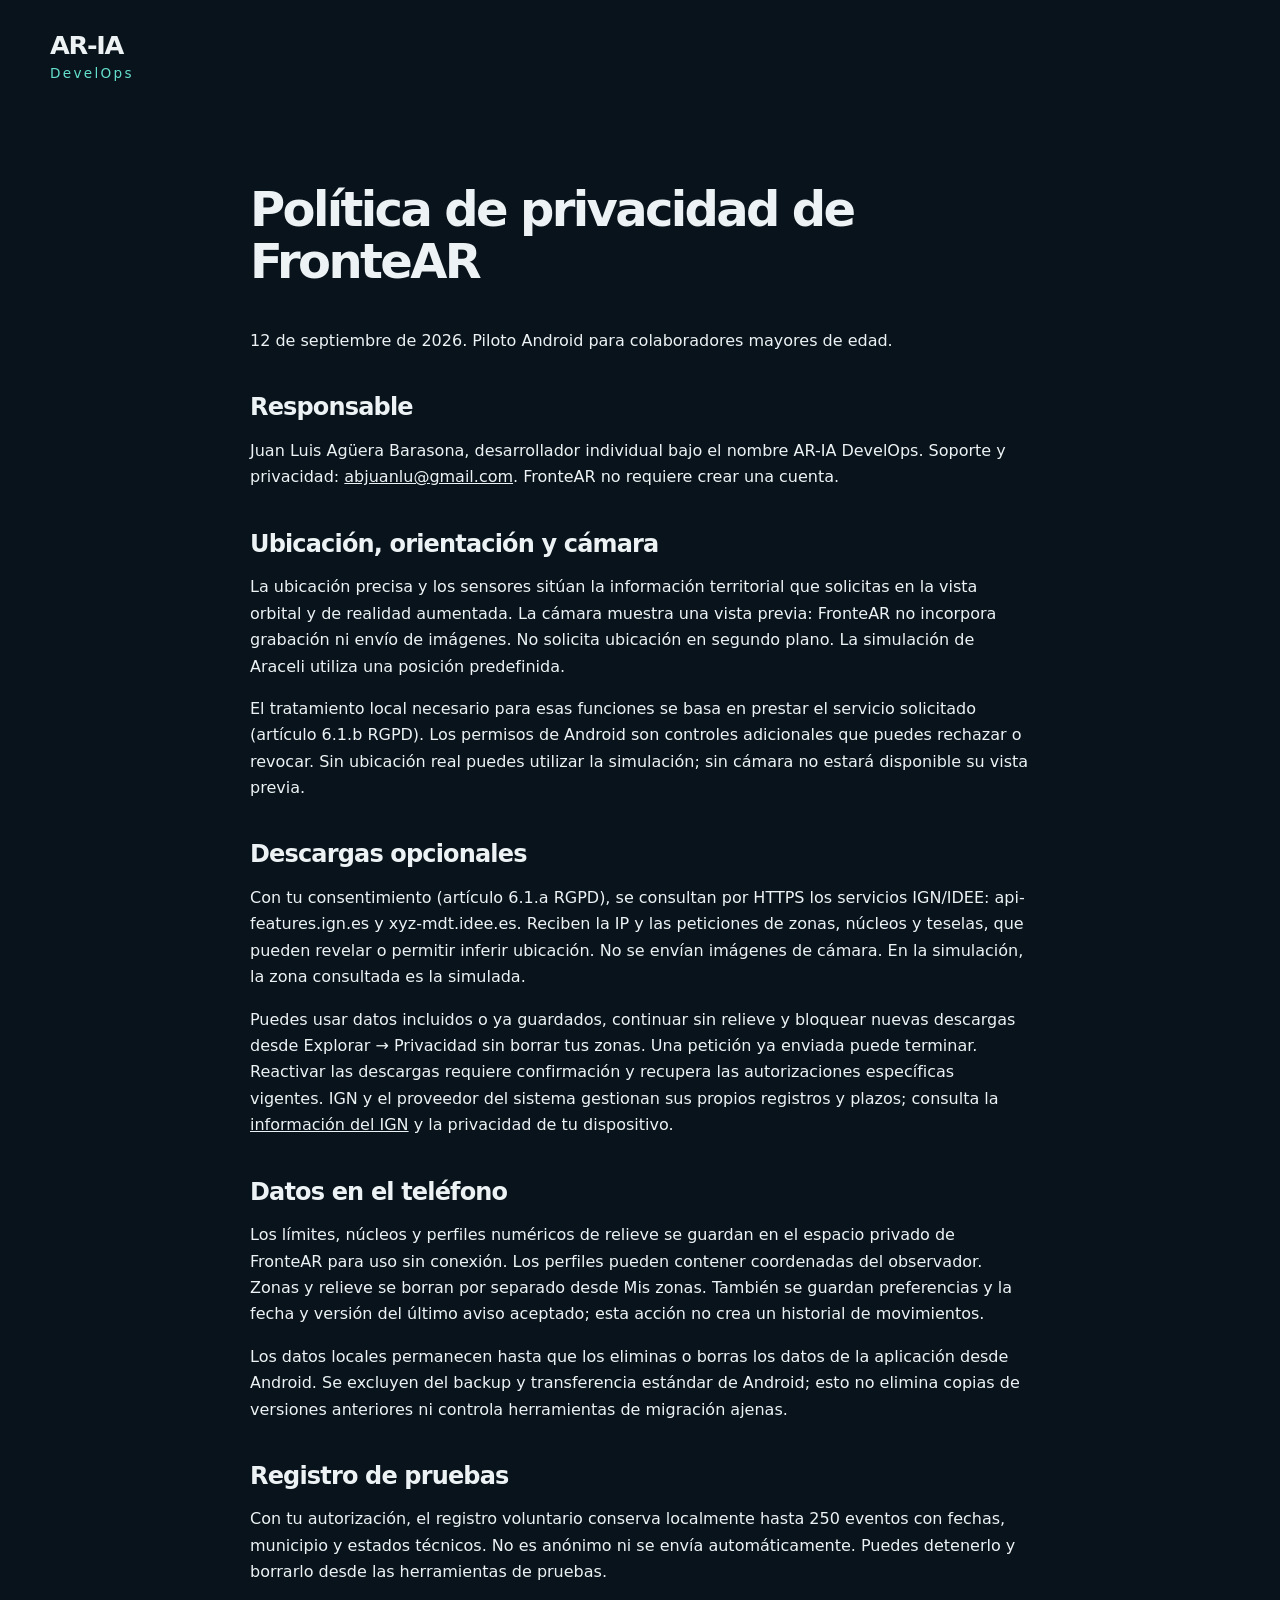
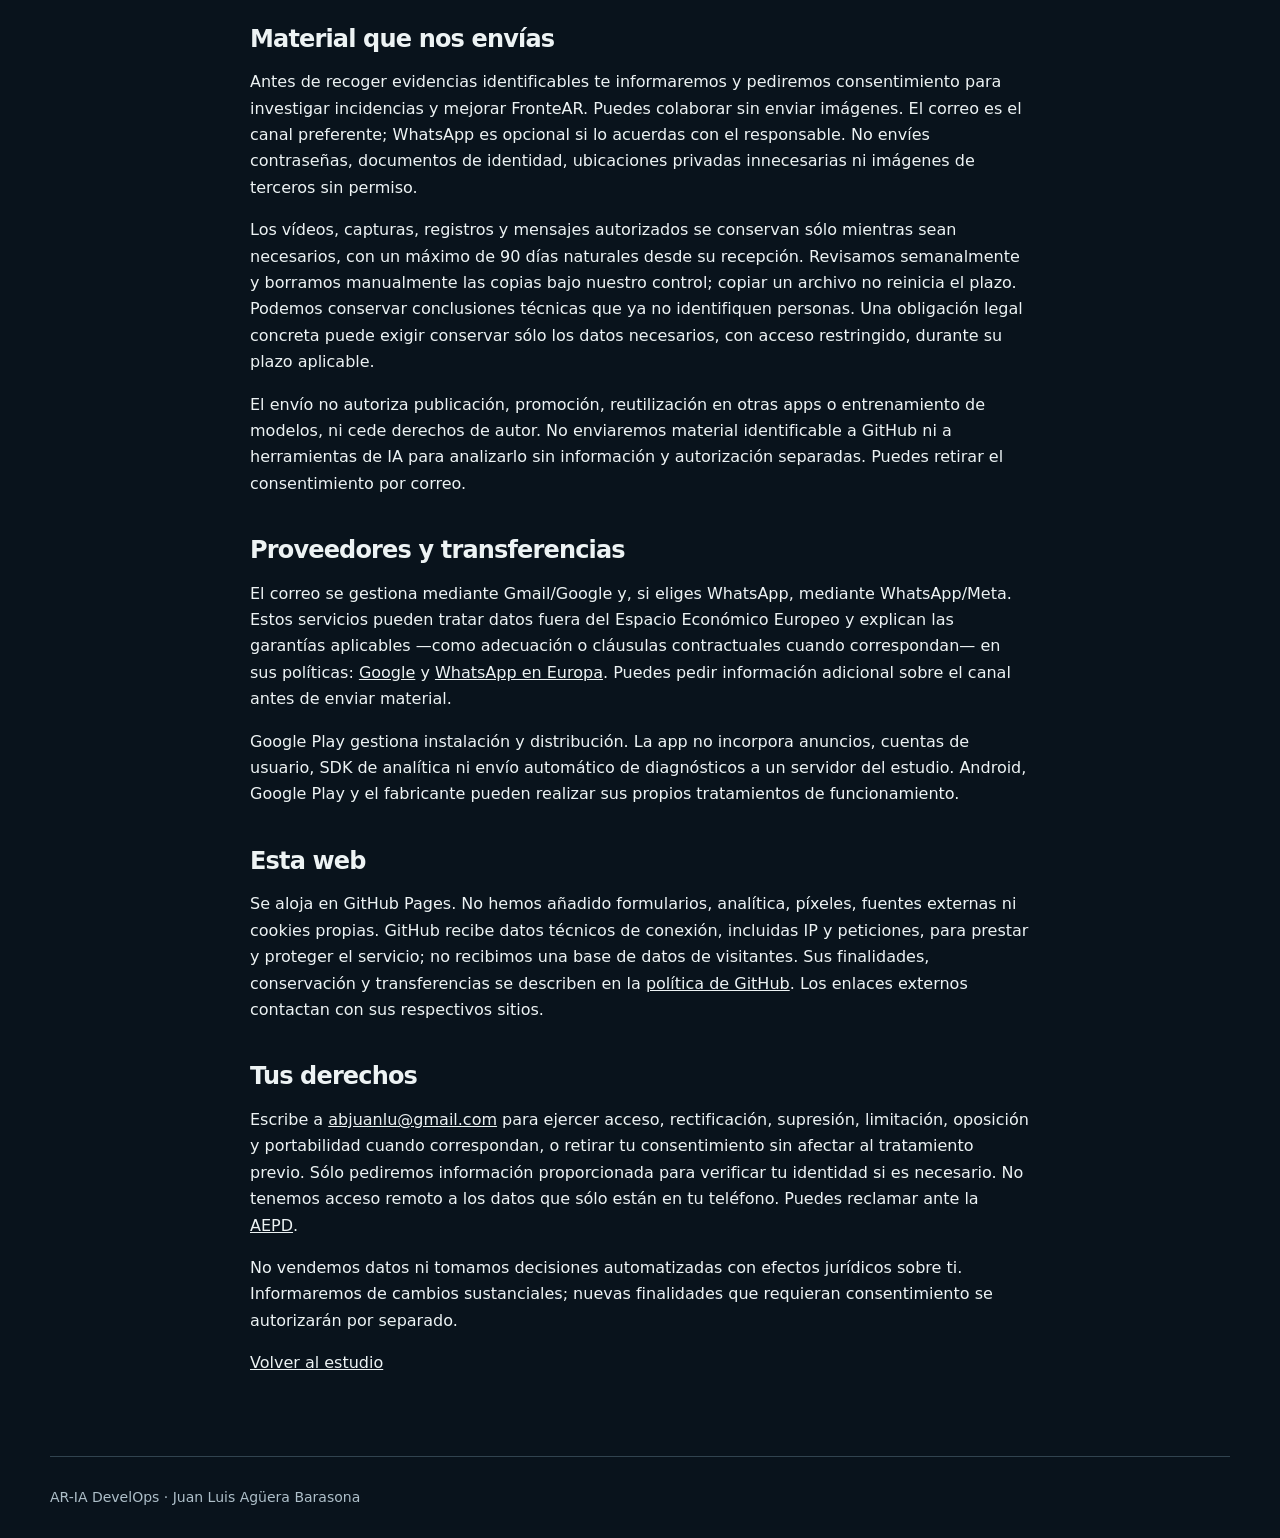
==== privacidad-frontear.html @ be5ad939 "Publish studio website and FronteAR privacy policy" ====
<!doctype html>
<html lang="es"><head><meta charset="utf-8"><meta name="viewport" content="width=device-width,initial-scale=1"><title>Política de privacidad de FronteAR</title><link rel="stylesheet" href="styles.css"></head><body>
<a class="skip" href="#contenido">Saltar al contenido</a><header class="wrap"><a class="brand" href="index.html">AR-IA<span>DevelOps</span></a></header>
<main id="contenido" class="document wrap"><h1>Política de privacidad de FronteAR</h1><p>12 de septiembre de 2026. Piloto Android para colaboradores mayores de edad.</p>
<h2>Responsable</h2><p>Juan Luis Agüera Barasona, desarrollador individual bajo el nombre AR-IA DevelOps. Soporte y privacidad: <a href="mailto:abjuanlu@gmail.com">abjuanlu@gmail.com</a>. FronteAR no requiere crear una cuenta.</p>
<h2>Ubicación, orientación y cámara</h2><p>La ubicación precisa y los sensores sitúan la información territorial que solicitas en la vista orbital y de realidad aumentada. La cámara muestra una vista previa: FronteAR no incorpora grabación ni envío de imágenes. No solicita ubicación en segundo plano. La simulación de Araceli utiliza una posición predefinida.</p><p>El tratamiento local necesario para esas funciones se basa en prestar el servicio solicitado (artículo 6.1.b RGPD). Los permisos de Android son controles adicionales que puedes rechazar o revocar. Sin ubicación real puedes utilizar la simulación; sin cámara no estará disponible su vista previa.</p>
<h2>Descargas opcionales</h2><p>Con tu consentimiento (artículo 6.1.a RGPD), se consultan por HTTPS los servicios IGN/IDEE: api-features.ign.es y xyz-mdt.idee.es. Reciben la IP y las peticiones de zonas, núcleos y teselas, que pueden revelar o permitir inferir ubicación. No se envían imágenes de cámara. En la simulación, la zona consultada es la simulada.</p><p>Puedes usar datos incluidos o ya guardados, continuar sin relieve y bloquear nuevas descargas desde Explorar → Privacidad sin borrar tus zonas. Una petición ya enviada puede terminar. Reactivar las descargas requiere confirmación y recupera las autorizaciones específicas vigentes. IGN y el proveedor del sistema gestionan sus propios registros y plazos; consulta la <a href="https://www.ign.es/web/ign/portal/politica-datos">información del IGN</a> y la privacidad de tu dispositivo.</p>
<h2>Datos en el teléfono</h2><p>Los límites, núcleos y perfiles numéricos de relieve se guardan en el espacio privado de FronteAR para uso sin conexión. Los perfiles pueden contener coordenadas del observador. Zonas y relieve se borran por separado desde Mis zonas. También se guardan preferencias y la fecha y versión del último aviso aceptado; esta acción no crea un historial de movimientos.</p><p>Los datos locales permanecen hasta que los eliminas o borras los datos de la aplicación desde Android. Se excluyen del backup y transferencia estándar de Android; esto no elimina copias de versiones anteriores ni controla herramientas de migración ajenas.</p>
<h2>Registro de pruebas</h2><p>Con tu autorización, el registro voluntario conserva localmente hasta 250 eventos con fechas, municipio y estados técnicos. No es anónimo ni se envía automáticamente. Puedes detenerlo y borrarlo desde las herramientas de pruebas.</p>
<h2>Material que nos envías</h2><p>Antes de recoger evidencias identificables te informaremos y pediremos consentimiento para investigar incidencias y mejorar FronteAR. Puedes colaborar sin enviar imágenes. El correo es el canal preferente; WhatsApp es opcional si lo acuerdas con el responsable. No envíes contraseñas, documentos de identidad, ubicaciones privadas innecesarias ni imágenes de terceros sin permiso.</p><p>Los vídeos, capturas, registros y mensajes autorizados se conservan sólo mientras sean necesarios, con un máximo de 90 días naturales desde su recepción. Revisamos semanalmente y borramos manualmente las copias bajo nuestro control; copiar un archivo no reinicia el plazo. Podemos conservar conclusiones técnicas que ya no identifiquen personas. Una obligación legal concreta puede exigir conservar sólo los datos necesarios, con acceso restringido, durante su plazo aplicable.</p><p>El envío no autoriza publicación, promoción, reutilización en otras apps o entrenamiento de modelos, ni cede derechos de autor. No enviaremos material identificable a GitHub ni a herramientas de IA para analizarlo sin información y autorización separadas. Puedes retirar el consentimiento por correo.</p>
<h2>Proveedores y transferencias</h2><p>El correo se gestiona mediante Gmail/Google y, si eliges WhatsApp, mediante WhatsApp/Meta. Estos servicios pueden tratar datos fuera del Espacio Económico Europeo y explican las garantías aplicables —como adecuación o cláusulas contractuales cuando correspondan— en sus políticas: <a href="https://policies.google.com/privacy?hl=es">Google</a> y <a href="https://www.whatsapp.com/legal/privacy-policy-eea">WhatsApp en Europa</a>. Puedes pedir información adicional sobre el canal antes de enviar material.</p><p>Google Play gestiona instalación y distribución. La app no incorpora anuncios, cuentas de usuario, SDK de analítica ni envío automático de diagnósticos a un servidor del estudio. Android, Google Play y el fabricante pueden realizar sus propios tratamientos de funcionamiento.</p>
<h2>Esta web</h2><p>Se aloja en GitHub Pages. No hemos añadido formularios, analítica, píxeles, fuentes externas ni cookies propias. GitHub recibe datos técnicos de conexión, incluidas IP y peticiones, para prestar y proteger el servicio; no recibimos una base de datos de visitantes. Sus finalidades, conservación y transferencias se describen en la <a href="https://docs.github.com/en/site-policy/privacy-policies/github-general-privacy-statement">política de GitHub</a>. Los enlaces externos contactan con sus respectivos sitios.</p>
<h2>Tus derechos</h2><p>Escribe a <a href="mailto:abjuanlu@gmail.com">abjuanlu@gmail.com</a> para ejercer acceso, rectificación, supresión, limitación, oposición y portabilidad cuando correspondan, o retirar tu consentimiento sin afectar al tratamiento previo. Sólo pediremos información proporcionada para verificar tu identidad si es necesario. No tenemos acceso remoto a los datos que sólo están en tu teléfono. Puedes reclamar ante la <a href="https://www.aepd.es/">AEPD</a>.</p><p>No vendemos datos ni tomamos decisiones automatizadas con efectos jurídicos sobre ti. Informaremos de cambios sustanciales; nuevas finalidades que requieran consentimiento se autorizarán por separado.</p><a href="index.html">Volver al estudio</a></main><footer class="wrap">AR-IA DevelOps · Juan Luis Agüera Barasona</footer></body></html>
---- styles.css ----
*{box-sizing:border-box}html{scroll-behavior:smooth;scroll-padding-top:2rem}body{margin:0;background:#09131c;color:#edf3f4;font:1rem/1.65 system-ui,-apple-system,"Segoe UI",sans-serif}.wrap{width:min(1180px,calc(100% - 3rem));margin:auto}a{color:inherit}a:focus-visible{outline:3px solid #ffcc78;outline-offset:6px}.skip{position:absolute;top:-100px;left:1rem;z-index:5;background:#fff;color:#09131c;padding:.7rem}.skip:focus{top:1rem}.preview{background:#172b36;color:#c3d5dc;text-align:center;font-size:.875rem;padding:.35rem 1rem}header{display:flex;justify-content:space-between;align-items:center;padding:2rem 0}.brand{text-decoration:none;font-size:1.6rem;letter-spacing:-.05em;font-weight:800;line-height:1.05}.brand span{display:block;font-size:.85rem;letter-spacing:.17em;font-weight:400;margin-top:.45rem;color:#64e0cd}nav{display:flex;gap:2rem}nav a{text-decoration:none;color:#c1ced5}nav a:hover,.text-link:hover{color:#64e0cd}.hero{padding:5rem 0 6rem}.eyebrow{font-size:.875rem;letter-spacing:.14em;color:#64e0cd;font-weight:650}h1{font-size:clamp(2.7rem,6.6vw,5.6rem);line-height:1.08;letter-spacing:-.055em;max-width:1000px;margin:1.5rem 0 2.5rem}h1 em{font-style:normal;color:#8ca3b2}.intro{display:flex;align-items:center;justify-content:space-between;gap:3rem}.intro p{max-width:590px;color:#bacbd4;font-size:1.15rem;margin:0}.button{display:inline-flex;gap:2rem;align-items:center;background:#64e0cd;color:#092323;text-decoration:none;padding:1rem 1.35rem;border-radius:.4rem;font-weight:700;white-space:nowrap}.button:hover{background:#a0f0e4}.project{display:grid;grid-template-columns:.9fr 1.1fr;border-top:1px solid #31434f;padding:4rem 0;gap:4rem;align-items:center}.art{background:#0d2030;border-radius:1rem;padding:2rem}.art img{display:block;width:100%;height:auto;border-radius:22%;box-shadow:0 24px 70px #0005}.title-row{display:flex;gap:1rem;align-items:center;flex-wrap:wrap}h2{font-size:clamp(2rem,3.5vw,3rem);line-height:1.15;letter-spacing:-.035em;margin:.7rem 0}.badge{font-size:.875rem;border:1px solid #456171;border-radius:2rem;padding:.2rem .7rem;color:#c5d5df}.lead{font-size:1.35rem;color:#edf3f4!important}.project-copy>p{color:#bacbd4}.features{list-style:none;padding:0;margin:1.7rem 0}.features li{border-bottom:1px solid #293c49;padding:.6rem 0}.features span{display:inline-block;width:5.5rem;font-size:.875rem;color:#64e0cd;font-weight:700}.availability{border-left:2px solid #e8b269;padding-left:1rem;font-size:.95rem}.text-link{color:#64e0cd;text-underline-offset:5px}.small{font-size:.875rem;color:#aebfc9;max-width:590px}.contact{border-top:1px solid #31434f;padding:4rem 0;display:grid;grid-template-columns:1fr 1fr;gap:3rem;align-items:center}.email{font-size:clamp(1.2rem,2.4vw,1.8rem);text-underline-offset:8px;overflow-wrap:anywhere}.contact p{color:#bacbd4}footer{border-top:1px solid #31434f;padding:1.8rem 0;display:flex;justify-content:space-between;gap:2rem;color:#aebfc9;font-size:.875rem}.document{max-width:780px;padding:3rem 0 5rem}.document h1{font-size:3rem}.document h2{font-size:1.5rem;margin-top:2.5rem}.notice{border:1px solid #bc914e;background:#282519;padding:1.25rem;border-radius:.4rem;color:#ffe0a8}@media(max-width:750px){header{padding:1.5rem 0}nav{gap:1rem}.hero{padding:2.5rem 0 3rem}.intro{display:block}.button{margin-top:1.5rem}.project,.contact{grid-template-columns:1fr;gap:2rem;padding:2.5rem 0}.art{max-width:420px;margin:auto;padding:1.5rem}footer{flex-direction:column;gap:.5rem}.document h1{font-size:2.3rem}}@media(prefers-reduced-motion:reduce){html{scroll-behavior:auto}}
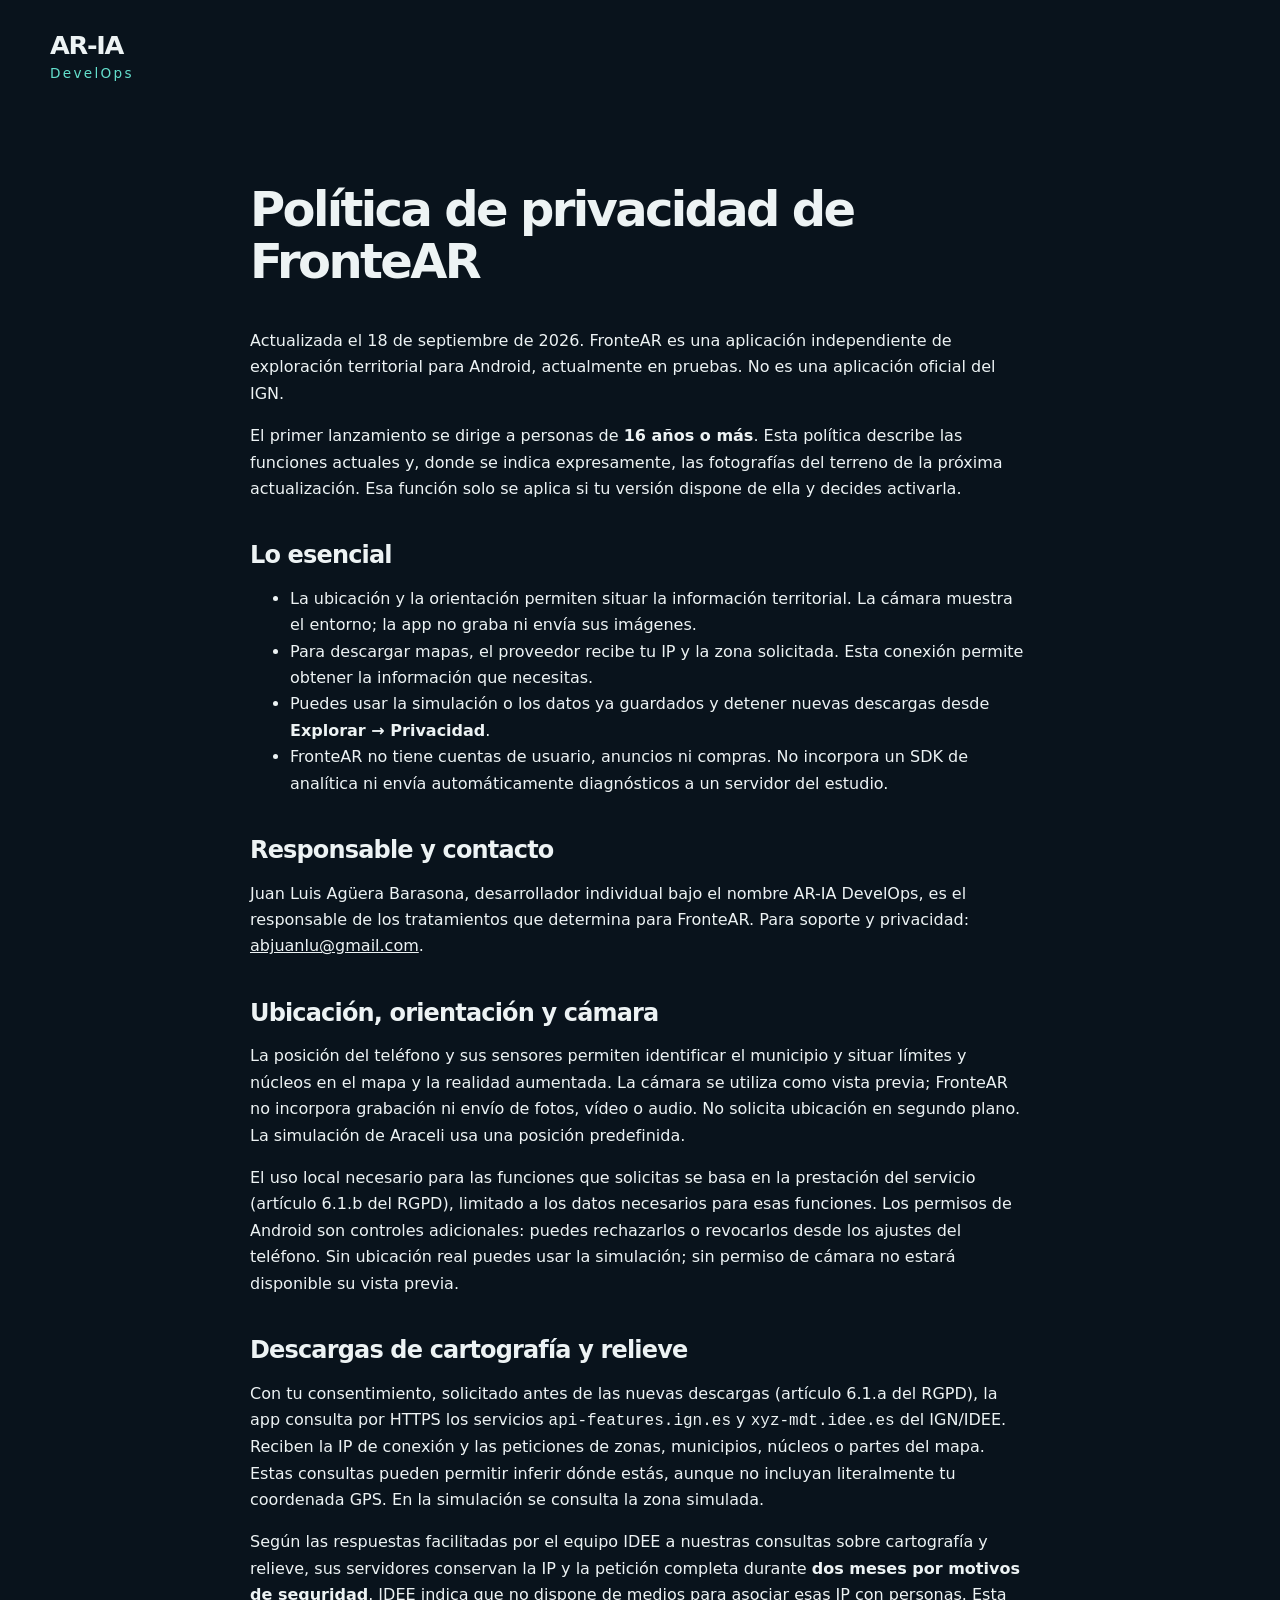
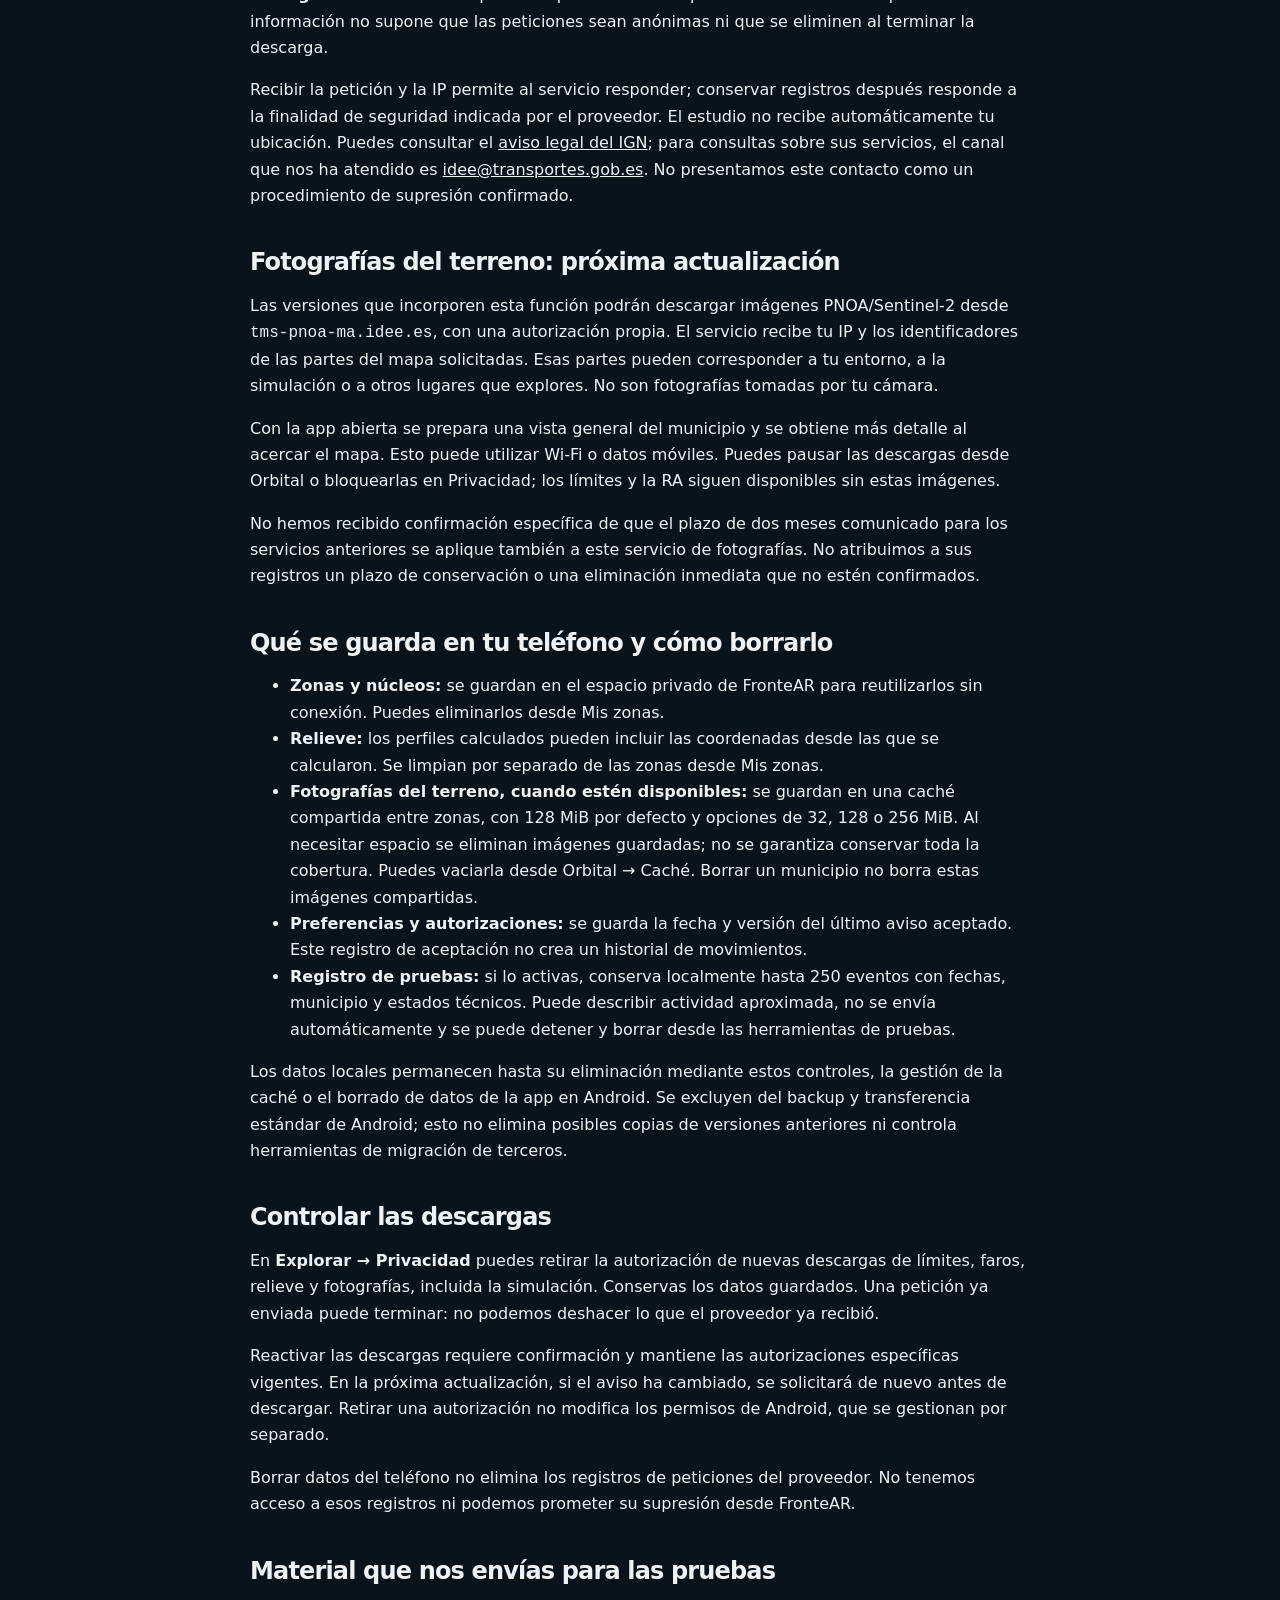
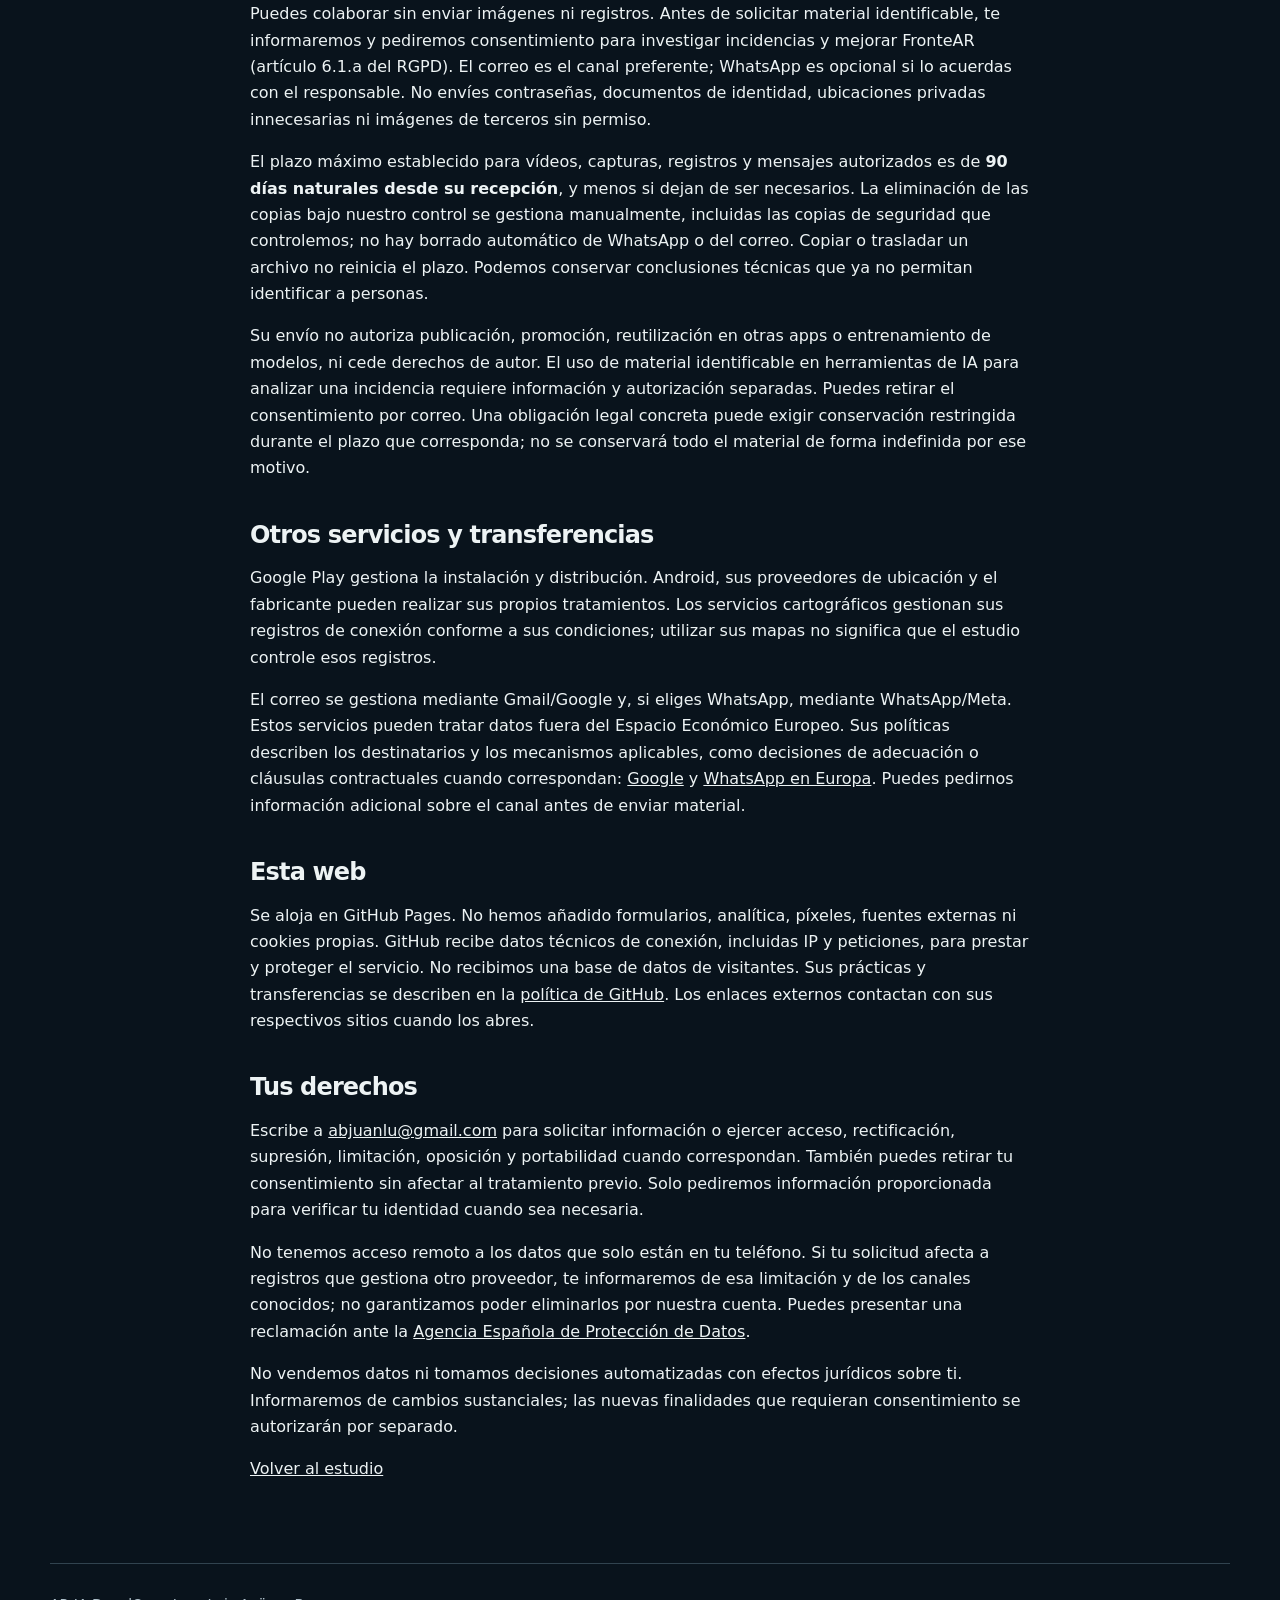
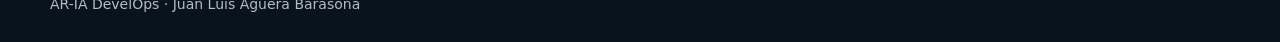
==== commit c24c5f92: "Publish studio website and FronteAR privacy policy" ====
--- a/privacidad-frontear.html
+++ b/privacidad-frontear.html
@@ -1,13 +1,78 @@
 <!doctype html>
-<html lang="es"><head><meta charset="utf-8"><meta name="viewport" content="width=device-width,initial-scale=1"><title>Política de privacidad de FronteAR</title><link rel="stylesheet" href="styles.css"></head><body>
-<a class="skip" href="#contenido">Saltar al contenido</a><header class="wrap"><a class="brand" href="index.html">AR-IA<span>DevelOps</span></a></header>
-<main id="contenido" class="document wrap"><h1>Política de privacidad de FronteAR</h1><p>12 de septiembre de 2026. Piloto Android para colaboradores mayores de edad.</p>
-<h2>Responsable</h2><p>Juan Luis Agüera Barasona, desarrollador individual bajo el nombre AR-IA DevelOps. Soporte y privacidad: <a href="mailto:abjuanlu@gmail.com">abjuanlu@gmail.com</a>. FronteAR no requiere crear una cuenta.</p>
-<h2>Ubicación, orientación y cámara</h2><p>La ubicación precisa y los sensores sitúan la información territorial que solicitas en la vista orbital y de realidad aumentada. La cámara muestra una vista previa: FronteAR no incorpora grabación ni envío de imágenes. No solicita ubicación en segundo plano. La simulación de Araceli utiliza una posición predefinida.</p><p>El tratamiento local necesario para esas funciones se basa en prestar el servicio solicitado (artículo 6.1.b RGPD). Los permisos de Android son controles adicionales que puedes rechazar o revocar. Sin ubicación real puedes utilizar la simulación; sin cámara no estará disponible su vista previa.</p>
-<h2>Descargas opcionales</h2><p>Con tu consentimiento (artículo 6.1.a RGPD), se consultan por HTTPS los servicios IGN/IDEE: api-features.ign.es y xyz-mdt.idee.es. Reciben la IP y las peticiones de zonas, núcleos y teselas, que pueden revelar o permitir inferir ubicación. No se envían imágenes de cámara. En la simulación, la zona consultada es la simulada.</p><p>Puedes usar datos incluidos o ya guardados, continuar sin relieve y bloquear nuevas descargas desde Explorar → Privacidad sin borrar tus zonas. Una petición ya enviada puede terminar. Reactivar las descargas requiere confirmación y recupera las autorizaciones específicas vigentes. IGN y el proveedor del sistema gestionan sus propios registros y plazos; consulta la <a href="https://www.ign.es/web/ign/portal/politica-datos">información del IGN</a> y la privacidad de tu dispositivo.</p>
-<h2>Datos en el teléfono</h2><p>Los límites, núcleos y perfiles numéricos de relieve se guardan en el espacio privado de FronteAR para uso sin conexión. Los perfiles pueden contener coordenadas del observador. Zonas y relieve se borran por separado desde Mis zonas. También se guardan preferencias y la fecha y versión del último aviso aceptado; esta acción no crea un historial de movimientos.</p><p>Los datos locales permanecen hasta que los eliminas o borras los datos de la aplicación desde Android. Se excluyen del backup y transferencia estándar de Android; esto no elimina copias de versiones anteriores ni controla herramientas de migración ajenas.</p>
-<h2>Registro de pruebas</h2><p>Con tu autorización, el registro voluntario conserva localmente hasta 250 eventos con fechas, municipio y estados técnicos. No es anónimo ni se envía automáticamente. Puedes detenerlo y borrarlo desde las herramientas de pruebas.</p>
-<h2>Material que nos envías</h2><p>Antes de recoger evidencias identificables te informaremos y pediremos consentimiento para investigar incidencias y mejorar FronteAR. Puedes colaborar sin enviar imágenes. El correo es el canal preferente; WhatsApp es opcional si lo acuerdas con el responsable. No envíes contraseñas, documentos de identidad, ubicaciones privadas innecesarias ni imágenes de terceros sin permiso.</p><p>Los vídeos, capturas, registros y mensajes autorizados se conservan sólo mientras sean necesarios, con un máximo de 90 días naturales desde su recepción. Revisamos semanalmente y borramos manualmente las copias bajo nuestro control; copiar un archivo no reinicia el plazo. Podemos conservar conclusiones técnicas que ya no identifiquen personas. Una obligación legal concreta puede exigir conservar sólo los datos necesarios, con acceso restringido, durante su plazo aplicable.</p><p>El envío no autoriza publicación, promoción, reutilización en otras apps o entrenamiento de modelos, ni cede derechos de autor. No enviaremos material identificable a GitHub ni a herramientas de IA para analizarlo sin información y autorización separadas. Puedes retirar el consentimiento por correo.</p>
-<h2>Proveedores y transferencias</h2><p>El correo se gestiona mediante Gmail/Google y, si eliges WhatsApp, mediante WhatsApp/Meta. Estos servicios pueden tratar datos fuera del Espacio Económico Europeo y explican las garantías aplicables —como adecuación o cláusulas contractuales cuando correspondan— en sus políticas: <a href="https://policies.google.com/privacy?hl=es">Google</a> y <a href="https://www.whatsapp.com/legal/privacy-policy-eea">WhatsApp en Europa</a>. Puedes pedir información adicional sobre el canal antes de enviar material.</p><p>Google Play gestiona instalación y distribución. La app no incorpora anuncios, cuentas de usuario, SDK de analítica ni envío automático de diagnósticos a un servidor del estudio. Android, Google Play y el fabricante pueden realizar sus propios tratamientos de funcionamiento.</p>
-<h2>Esta web</h2><p>Se aloja en GitHub Pages. No hemos añadido formularios, analítica, píxeles, fuentes externas ni cookies propias. GitHub recibe datos técnicos de conexión, incluidas IP y peticiones, para prestar y proteger el servicio; no recibimos una base de datos de visitantes. Sus finalidades, conservación y transferencias se describen en la <a href="https://docs.github.com/en/site-policy/privacy-policies/github-general-privacy-statement">política de GitHub</a>. Los enlaces externos contactan con sus respectivos sitios.</p>
-<h2>Tus derechos</h2><p>Escribe a <a href="mailto:abjuanlu@gmail.com">abjuanlu@gmail.com</a> para ejercer acceso, rectificación, supresión, limitación, oposición y portabilidad cuando correspondan, o retirar tu consentimiento sin afectar al tratamiento previo. Sólo pediremos información proporcionada para verificar tu identidad si es necesario. No tenemos acceso remoto a los datos que sólo están en tu teléfono. Puedes reclamar ante la <a href="https://www.aepd.es/">AEPD</a>.</p><p>No vendemos datos ni tomamos decisiones automatizadas con efectos jurídicos sobre ti. Informaremos de cambios sustanciales; nuevas finalidades que requieran consentimiento se autorizarán por separado.</p><a href="index.html">Volver al estudio</a></main><footer class="wrap">AR-IA DevelOps · Juan Luis Agüera Barasona</footer></body></html>
+<html lang="es">
+<head>
+<meta charset="utf-8">
+<meta name="viewport" content="width=device-width,initial-scale=1">
+<meta name="description" content="Cómo utiliza FronteAR la ubicación y la cámara, qué ocurre al descargar mapas y cómo controlar o borrar tus datos.">
+<title>Política de privacidad de FronteAR</title>
+<link rel="stylesheet" href="styles.css">
+</head>
+<body>
+<a class="skip" href="#contenido">Saltar al contenido</a>
+<header class="wrap"><a class="brand" href="index.html">AR-IA<span>DevelOps</span></a></header>
+<main id="contenido" class="document wrap">
+<h1>Política de privacidad de FronteAR</h1>
+<p>Actualizada el 18 de septiembre de 2026. FronteAR es una aplicación independiente de exploración territorial para Android, actualmente en pruebas. No es una aplicación oficial del IGN.</p>
+<p>El primer lanzamiento se dirige a personas de <strong>16 años o más</strong>. Esta política describe las funciones actuales y, donde se indica expresamente, las fotografías del terreno de la próxima actualización. Esa función solo se aplica si tu versión dispone de ella y decides activarla.</p>
+
+<h2>Lo esencial</h2>
+<ul>
+<li>La ubicación y la orientación permiten situar la información territorial. La cámara muestra el entorno; la app no graba ni envía sus imágenes.</li>
+<li>Para descargar mapas, el proveedor recibe tu IP y la zona solicitada. Esta conexión permite obtener la información que necesitas.</li>
+<li>Puedes usar la simulación o los datos ya guardados y detener nuevas descargas desde <strong>Explorar → Privacidad</strong>.</li>
+<li>FronteAR no tiene cuentas de usuario, anuncios ni compras. No incorpora un SDK de analítica ni envía automáticamente diagnósticos a un servidor del estudio.</li>
+</ul>
+
+<h2>Responsable y contacto</h2>
+<p>Juan Luis Agüera Barasona, desarrollador individual bajo el nombre AR-IA DevelOps, es el responsable de los tratamientos que determina para FronteAR. Para soporte y privacidad: <a href="mailto:abjuanlu@gmail.com">abjuanlu@gmail.com</a>.</p>
+
+<h2>Ubicación, orientación y cámara</h2>
+<p>La posición del teléfono y sus sensores permiten identificar el municipio y situar límites y núcleos en el mapa y la realidad aumentada. La cámara se utiliza como vista previa; FronteAR no incorpora grabación ni envío de fotos, vídeo o audio. No solicita ubicación en segundo plano. La simulación de Araceli usa una posición predefinida.</p>
+<p>El uso local necesario para las funciones que solicitas se basa en la prestación del servicio (artículo 6.1.b del RGPD), limitado a los datos necesarios para esas funciones. Los permisos de Android son controles adicionales: puedes rechazarlos o revocarlos desde los ajustes del teléfono. Sin ubicación real puedes usar la simulación; sin permiso de cámara no estará disponible su vista previa.</p>
+
+<h2>Descargas de cartografía y relieve</h2>
+<p>Con tu consentimiento, solicitado antes de las nuevas descargas (artículo 6.1.a del RGPD), la app consulta por HTTPS los servicios <code>api-features.ign.es</code> y <code>xyz-mdt.idee.es</code> del IGN/IDEE. Reciben la IP de conexión y las peticiones de zonas, municipios, núcleos o partes del mapa. Estas consultas pueden permitir inferir dónde estás, aunque no incluyan literalmente tu coordenada GPS. En la simulación se consulta la zona simulada.</p>
+<p>Según las respuestas facilitadas por el equipo IDEE a nuestras consultas sobre cartografía y relieve, sus servidores conservan la IP y la petición completa durante <strong>dos meses por motivos de seguridad</strong>. IDEE indica que no dispone de medios para asociar esas IP con personas. Esta información no supone que las peticiones sean anónimas ni que se eliminen al terminar la descarga.</p>
+<p>Recibir la petición y la IP permite al servicio responder; conservar registros después responde a la finalidad de seguridad indicada por el proveedor. El estudio no recibe automáticamente tu ubicación. Puedes consultar el <a href="https://www.ign.es/web/info-aviso-legal">aviso legal del IGN</a>; para consultas sobre sus servicios, el canal que nos ha atendido es <a href="mailto:idee@transportes.gob.es">idee@transportes.gob.es</a>. No presentamos este contacto como un procedimiento de supresión confirmado.</p>
+
+<h2>Fotografías del terreno: próxima actualización</h2>
+<p>Las versiones que incorporen esta función podrán descargar imágenes PNOA/Sentinel-2 desde <code>tms-pnoa-ma.idee.es</code>, con una autorización propia. El servicio recibe tu IP y los identificadores de las partes del mapa solicitadas. Esas partes pueden corresponder a tu entorno, a la simulación o a otros lugares que explores. No son fotografías tomadas por tu cámara.</p>
+<p>Con la app abierta se prepara una vista general del municipio y se obtiene más detalle al acercar el mapa. Esto puede utilizar Wi-Fi o datos móviles. Puedes pausar las descargas desde Orbital o bloquearlas en Privacidad; los límites y la RA siguen disponibles sin estas imágenes.</p>
+<p>No hemos recibido confirmación específica de que el plazo de dos meses comunicado para los servicios anteriores se aplique también a este servicio de fotografías. No atribuimos a sus registros un plazo de conservación o una eliminación inmediata que no estén confirmados.</p>
+
+<h2>Qué se guarda en tu teléfono y cómo borrarlo</h2>
+<ul>
+<li><strong>Zonas y núcleos:</strong> se guardan en el espacio privado de FronteAR para reutilizarlos sin conexión. Puedes eliminarlos desde Mis zonas.</li>
+<li><strong>Relieve:</strong> los perfiles calculados pueden incluir las coordenadas desde las que se calcularon. Se limpian por separado de las zonas desde Mis zonas.</li>
+<li><strong>Fotografías del terreno, cuando estén disponibles:</strong> se guardan en una caché compartida entre zonas, con 128 MiB por defecto y opciones de 32, 128 o 256 MiB. Al necesitar espacio se eliminan imágenes guardadas; no se garantiza conservar toda la cobertura. Puedes vaciarla desde Orbital → Caché. Borrar un municipio no borra estas imágenes compartidas.</li>
+<li><strong>Preferencias y autorizaciones:</strong> se guarda la fecha y versión del último aviso aceptado. Este registro de aceptación no crea un historial de movimientos.</li>
+<li><strong>Registro de pruebas:</strong> si lo activas, conserva localmente hasta 250 eventos con fechas, municipio y estados técnicos. Puede describir actividad aproximada, no se envía automáticamente y se puede detener y borrar desde las herramientas de pruebas.</li>
+</ul>
+<p>Los datos locales permanecen hasta su eliminación mediante estos controles, la gestión de la caché o el borrado de datos de la app en Android. Se excluyen del backup y transferencia estándar de Android; esto no elimina posibles copias de versiones anteriores ni controla herramientas de migración de terceros.</p>
+
+<h2>Controlar las descargas</h2>
+<p>En <strong>Explorar → Privacidad</strong> puedes retirar la autorización de nuevas descargas de límites, faros, relieve y fotografías, incluida la simulación. Conservas los datos guardados. Una petición ya enviada puede terminar: no podemos deshacer lo que el proveedor ya recibió.</p>
+<p>Reactivar las descargas requiere confirmación y mantiene las autorizaciones específicas vigentes. En la próxima actualización, si el aviso ha cambiado, se solicitará de nuevo antes de descargar. Retirar una autorización no modifica los permisos de Android, que se gestionan por separado.</p>
+<p>Borrar datos del teléfono no elimina los registros de peticiones del proveedor. No tenemos acceso a esos registros ni podemos prometer su supresión desde FronteAR.</p>
+
+<h2>Material que nos envías para las pruebas</h2>
+<p>Puedes colaborar sin enviar imágenes ni registros. Antes de solicitar material identificable, te informaremos y pediremos consentimiento para investigar incidencias y mejorar FronteAR (artículo 6.1.a del RGPD). El correo es el canal preferente; WhatsApp es opcional si lo acuerdas con el responsable. No envíes contraseñas, documentos de identidad, ubicaciones privadas innecesarias ni imágenes de terceros sin permiso.</p>
+<p>El plazo máximo establecido para vídeos, capturas, registros y mensajes autorizados es de <strong>90 días naturales desde su recepción</strong>, y menos si dejan de ser necesarios. La eliminación de las copias bajo nuestro control se gestiona manualmente, incluidas las copias de seguridad que controlemos; no hay borrado automático de WhatsApp o del correo. Copiar o trasladar un archivo no reinicia el plazo. Podemos conservar conclusiones técnicas que ya no permitan identificar a personas.</p>
+<p>Su envío no autoriza publicación, promoción, reutilización en otras apps o entrenamiento de modelos, ni cede derechos de autor. El uso de material identificable en herramientas de IA para analizar una incidencia requiere información y autorización separadas. Puedes retirar el consentimiento por correo. Una obligación legal concreta puede exigir conservación restringida durante el plazo que corresponda; no se conservará todo el material de forma indefinida por ese motivo.</p>
+
+<h2>Otros servicios y transferencias</h2>
+<p>Google Play gestiona la instalación y distribución. Android, sus proveedores de ubicación y el fabricante pueden realizar sus propios tratamientos. Los servicios cartográficos gestionan sus registros de conexión conforme a sus condiciones; utilizar sus mapas no significa que el estudio controle esos registros.</p>
+<p>El correo se gestiona mediante Gmail/Google y, si eliges WhatsApp, mediante WhatsApp/Meta. Estos servicios pueden tratar datos fuera del Espacio Económico Europeo. Sus políticas describen los destinatarios y los mecanismos aplicables, como decisiones de adecuación o cláusulas contractuales cuando correspondan: <a href="https://policies.google.com/privacy?hl=es">Google</a> y <a href="https://www.whatsapp.com/legal/privacy-policy-eea">WhatsApp en Europa</a>. Puedes pedirnos información adicional sobre el canal antes de enviar material.</p>
+
+<h2>Esta web</h2>
+<p>Se aloja en GitHub Pages. No hemos añadido formularios, analítica, píxeles, fuentes externas ni cookies propias. GitHub recibe datos técnicos de conexión, incluidas IP y peticiones, para prestar y proteger el servicio. No recibimos una base de datos de visitantes. Sus prácticas y transferencias se describen en la <a href="https://docs.github.com/en/site-policy/privacy-policies/github-general-privacy-statement">política de GitHub</a>. Los enlaces externos contactan con sus respectivos sitios cuando los abres.</p>
+
+<h2>Tus derechos</h2>
+<p>Escribe a <a href="mailto:abjuanlu@gmail.com">abjuanlu@gmail.com</a> para solicitar información o ejercer acceso, rectificación, supresión, limitación, oposición y portabilidad cuando correspondan. También puedes retirar tu consentimiento sin afectar al tratamiento previo. Solo pediremos información proporcionada para verificar tu identidad cuando sea necesaria.</p>
+<p>No tenemos acceso remoto a los datos que solo están en tu teléfono. Si tu solicitud afecta a registros que gestiona otro proveedor, te informaremos de esa limitación y de los canales conocidos; no garantizamos poder eliminarlos por nuestra cuenta. Puedes presentar una reclamación ante la <a href="https://www.aepd.es/">Agencia Española de Protección de Datos</a>.</p>
+<p>No vendemos datos ni tomamos decisiones automatizadas con efectos jurídicos sobre ti. Informaremos de cambios sustanciales; las nuevas finalidades que requieran consentimiento se autorizarán por separado.</p>
+<a href="index.html">Volver al estudio</a>
+</main>
+<footer class="wrap">AR-IA DevelOps · Juan Luis Agüera Barasona</footer>
+</body>
+</html>
